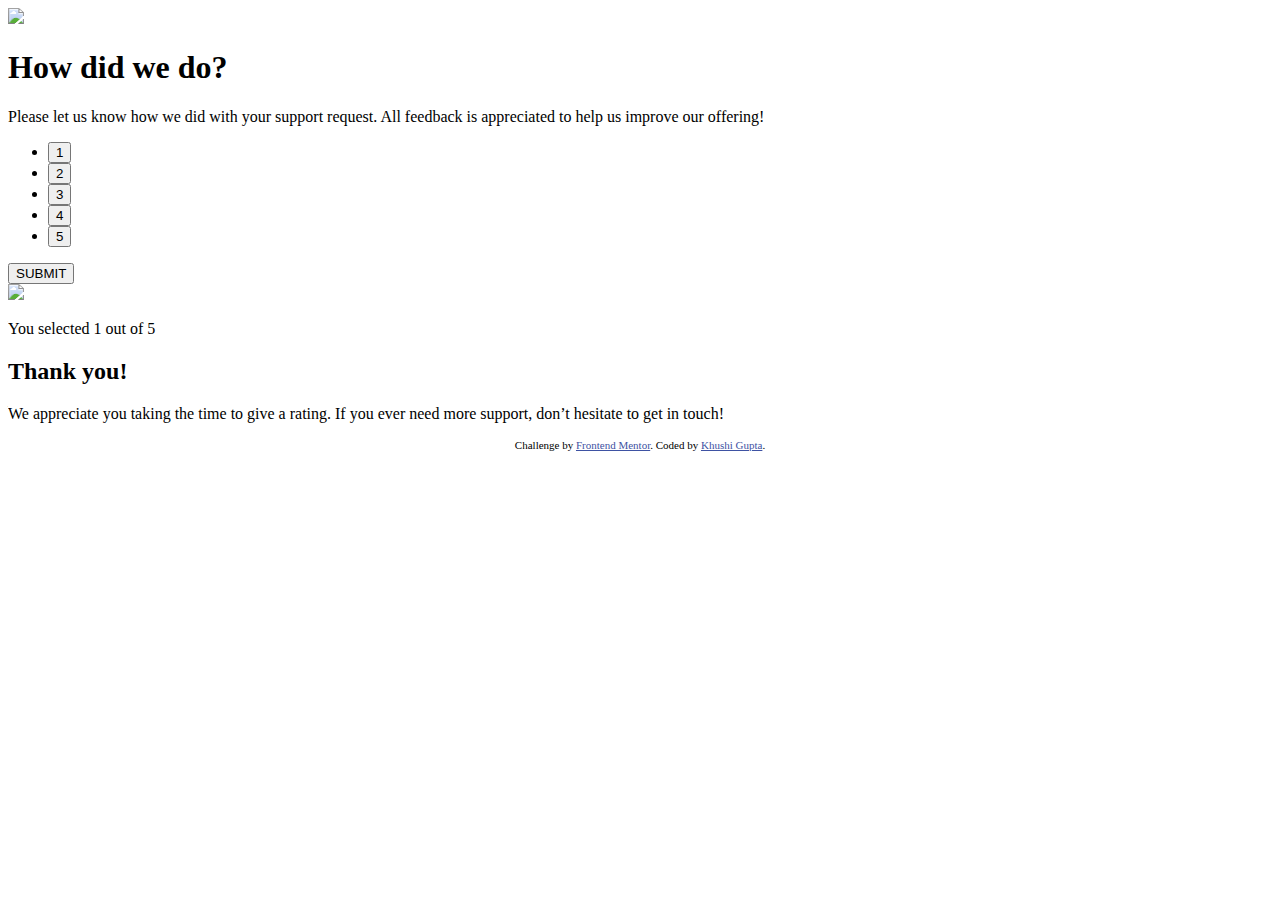
==== nteractive-rating-component/index.html @ 2f7fa0ea "Create index.html" ====
<!DOCTYPE html>
<html lang="en">
<head>
  <meta charset="UTF-8">
  <meta name="viewport" content="width=device-width, initial-scale=1.0"> <!-- displays site properly based on user's device -->

  <link rel="icon" type="image/png" sizes="32x32" href="./images/favicon-32x32.png">
  <link rel="stylesheet" href="style.css">
  <title>Frontend Mentor | Interactive rating component</title>

  <!-- Feel free to remove these styles or customise in your own stylesheet 👍 -->
  <style>
    .attribution { font-size: 11px; text-align: center; }
    .attribution a { color: hsl(228, 45%, 44%); }
  </style>
</head>
<body>
  <!-- Rating state start -->
  <div class="container">
    <img src="./images/icon-star.svg"/>
    <h1>How did we do?</h1>

    <p>
      Please let us know how we did with your support request. All feedback is
      appreciated to help us improve our offering!
    </p>

    <ul>
      <li><button class="btn">1</button></li>
      <li><button class="btn">2</button></li>
      <li><button class="btn">3</button></li>
      <li><button class="btn">4</button></li>
      <li><button class="btn">5</button></li>
    </ul>

    <button class="btn-submit" id="submit-rating">SUBMIT</button>
  </div>

  <!-- Rating state end -->

  <!-- Thank you state start -->
  <div class="thank-you">
    <img src="./images/illustration-thank-you.svg"/>
    <p class="gray">
      You selected <span id="rating">1</span> out of 5
    </p>

    <h2>Thank you!</h2>

    <p>
      We appreciate you taking the time to give a rating. If you ever need
      more support, don’t hesitate to get in touch!
    </p>
  <!-- Thank you state end -->
  </div>
  
  <div class="attribution">
    Challenge by <a href="https://www.frontendmentor.io?ref=challenge" target="_blank">Frontend Mentor</a>. 
    Coded by <a href="#">Khushi Gupta</a>.
  </div>
</body>
</html>
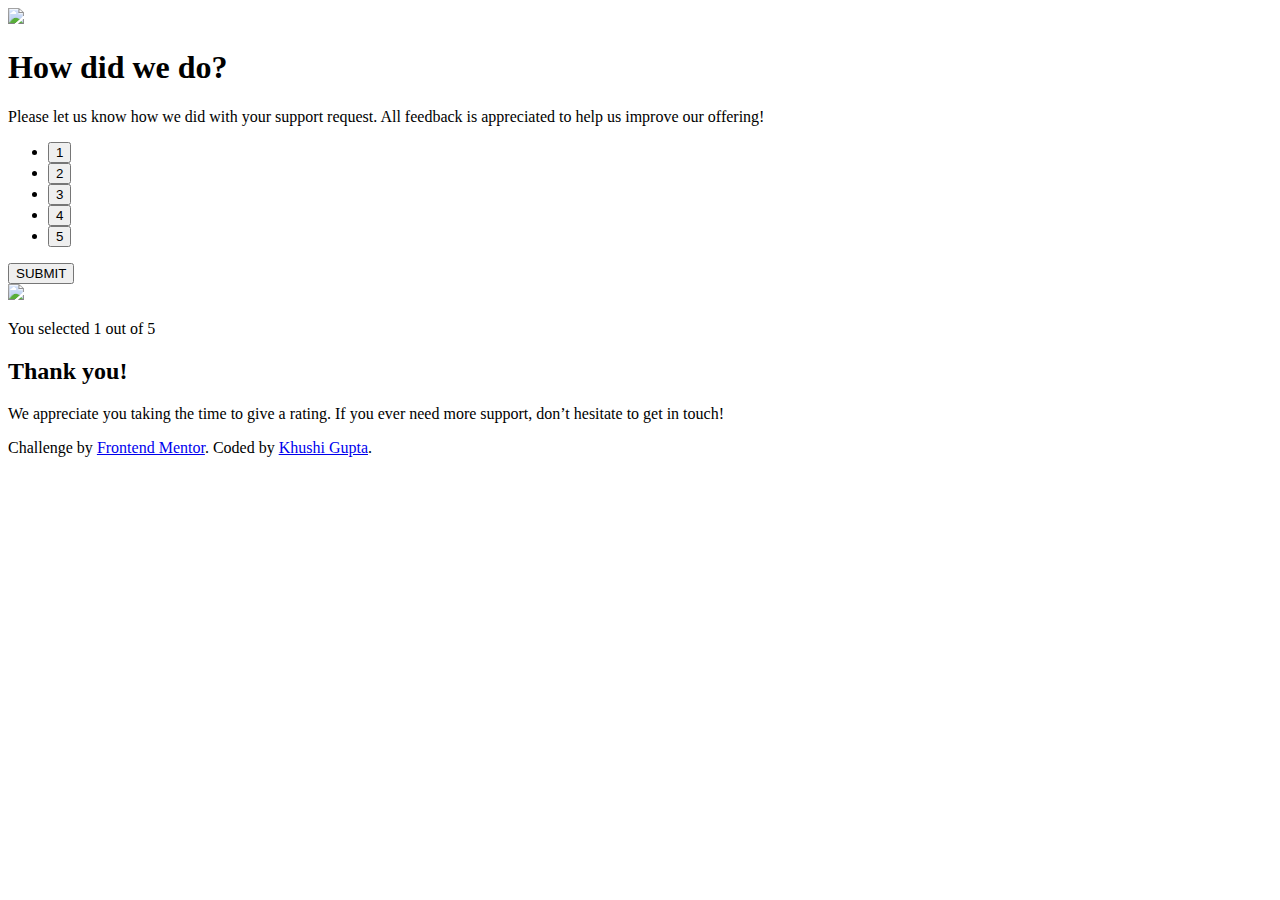
==== commit 7490b261: "index.html" ====
--- a/nteractive-rating-component/index.html
+++ b/nteractive-rating-component/index.html
@@ -7,12 +7,6 @@
   <link rel="icon" type="image/png" sizes="32x32" href="./images/favicon-32x32.png">
   <link rel="stylesheet" href="style.css">
   <title>Frontend Mentor | Interactive rating component</title>
-
-  <!-- Feel free to remove these styles or customise in your own stylesheet 👍 -->
-  <style>
-    .attribution { font-size: 11px; text-align: center; }
-    .attribution a { color: hsl(228, 45%, 44%); }
-  </style>
 </head>
 <body>
   <!-- Rating state start -->
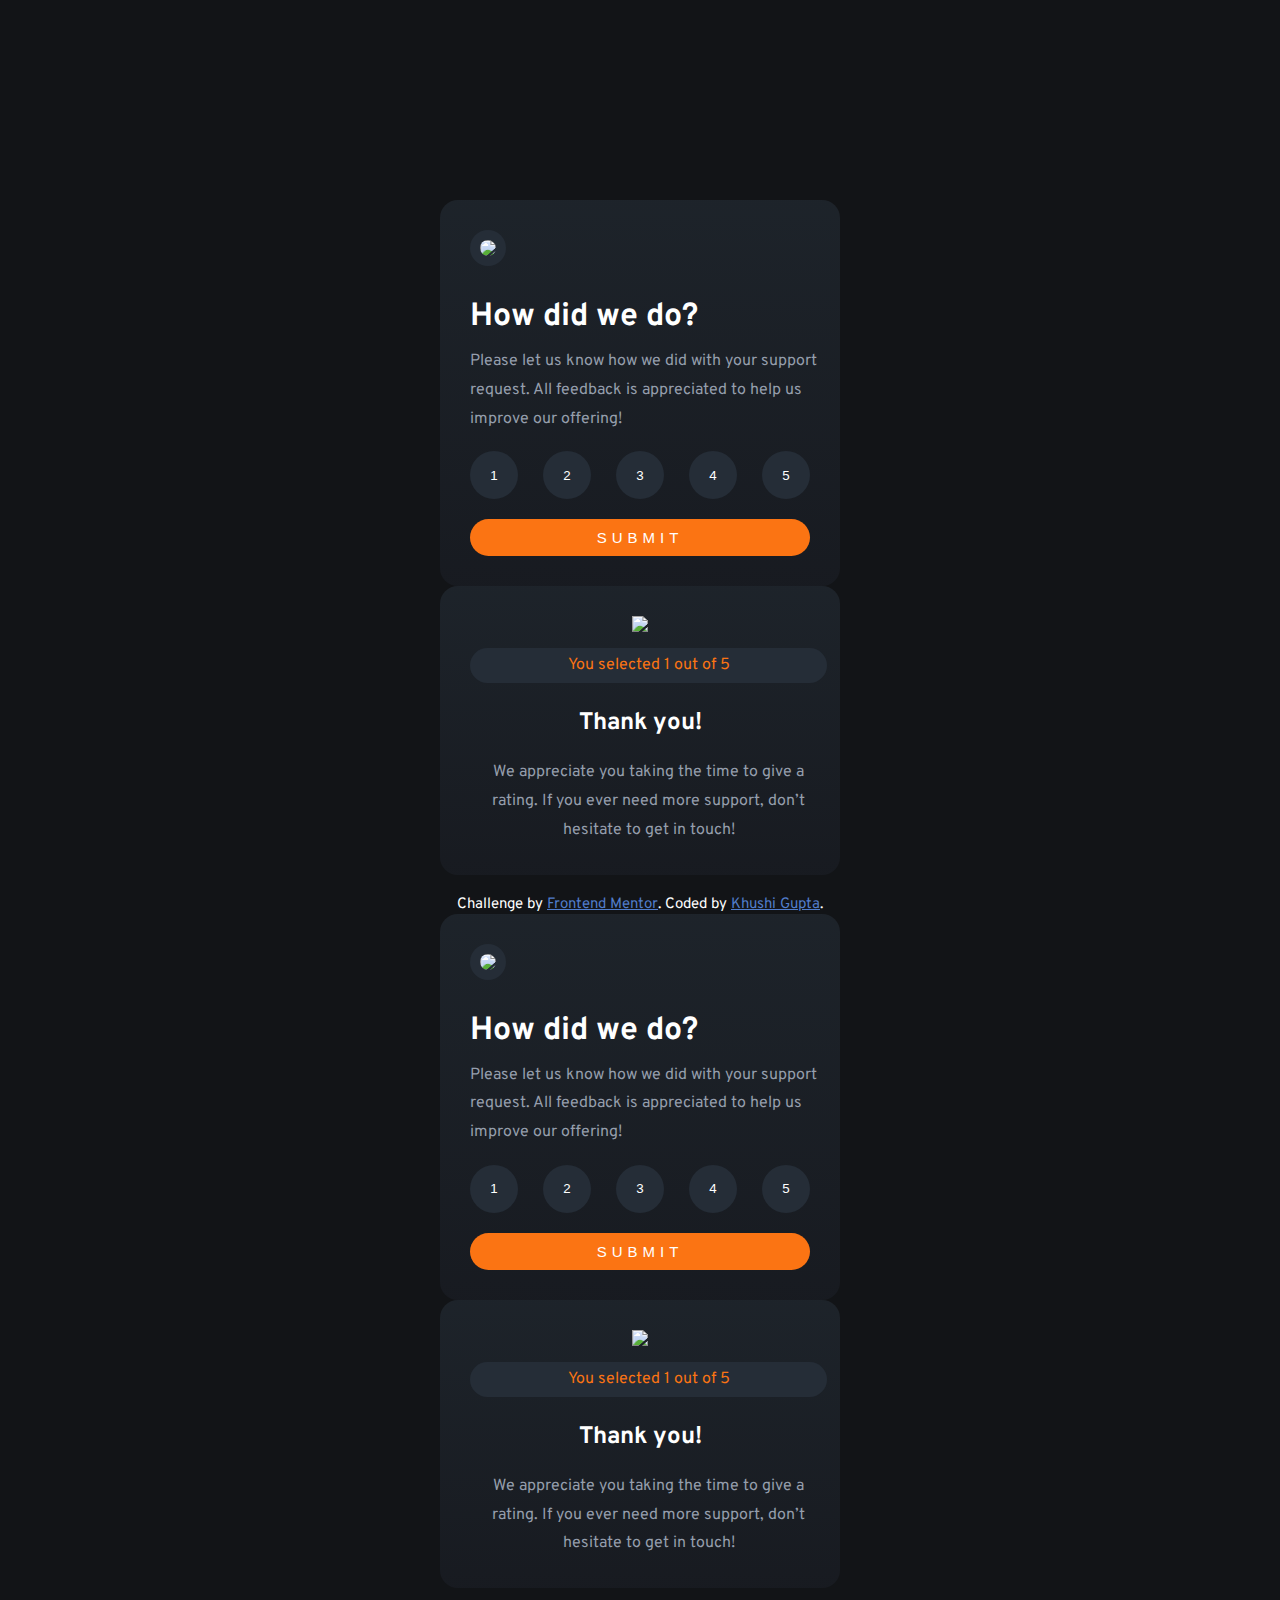
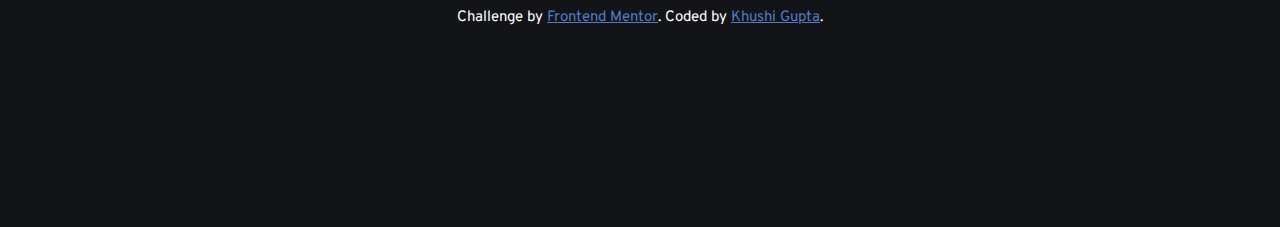
==== commit c01d09d2: "Update index.html" ====
--- a/nteractive-rating-component/index.html
+++ b/nteractive-rating-component/index.html
@@ -1,4 +1,61 @@
 <!DOCTYPE html>
+<html lang="en">
+<head>
+  <meta charset="UTF-8">
+  <meta name="viewport" content="width=device-width, initial-scale=1.0"> <!-- displays site properly based on user's device -->
+
+  <link rel="icon" type="image/png" sizes="32x32" href="./images/favicon-32x32.png">
+  <link rel="stylesheet" href="style.css">
+  <title>Frontend Mentor | Interactive rating component</title>
+</head>
+<body>
+  <!-- Rating state start -->
+  <div class="container">
+    <img src="./images/icon-star.svg"/>
+    <h1>How did we do?</h1>
+
+    <p>
+      Please let us know how we did with your support request. All feedback is
+      appreciated to help us improve our offering!
+    </p>
+
+    <ul>
+      <li><button class="btn">1</button></li>
+      <li><button class="btn">2</button></li>
+      <li><button class="btn">3</button></li>
+      <li><button class="btn">4</button></li>
+      <li><button class="btn">5</button></li>
+    </ul>
+
+    <button class="btn-submit" id="submit-rating">SUBMIT</button>
+  </div>
+
+  <!-- Rating state end -->
+
+  <!-- Thank you state start -->
+  <div class="thank-you">
+    <img src="./images/illustration-thank-you.svg"/>
+    <p class="gray">
+      You selected <span id="rating">1</span> out of 5
+    </p>
+
+    <h2>Thank you!</h2>
+
+    <p>
+      We appreciate you taking the time to give a rating. If you ever need
+      more support, don’t hesitate to get in touch!
+    </p>
+  <!-- Thank you state end -->
+  </div>
+
+  <script src="script.js"></script>
+  
+  <div class="attribution">
+    Challenge by <a href="https://www.frontendmentor.io?ref=challenge" target="_blank">Frontend Mentor</a>. 
+    Coded by <a href="#">Khushi Gupta</a>.
+  </div>
+</body>
+</html><!DOCTYPE html>
 <html lang="en">
 <head>
   <meta charset="UTF-8">
--- a/nteractive-rating-component/style.css
+++ b/nteractive-rating-component/style.css
@@ -0,0 +1,104 @@
+@import url("https://fonts.googleapis.com/css2?family=Overpass:wght@400;700&display=swap");
+* {
+    margin: 0;
+    padding: 0;
+    box-sizing: border-box;
+    list-style: none;
+}
+body{
+    font-family: "Overpass", sans-serif;
+    display: flex;
+    flex-direction: column;
+    align-items: center;
+    justify-content: center;
+    background-color: hsl(216, 12%, 8%);
+    padding: 200px;
+}
+.container{
+    background-image: linear-gradient(to bottom,hsl(212, 18%, 14%),hsl(220, 16%, 11%));
+    padding: 30px;
+    border-radius: 2vh;
+    max-width: 400px;
+}
+.container img {
+    padding: 10px;
+    border-radius: 50%;
+    background-color: hsl(213, 19%, 18%);
+    margin-bottom: 25px;
+} 
+.container h1{
+  color: #fff;
+  margin: 0px 0px 10px;
+}
+p{
+    color: hsl(217, 12%, 63%);
+    line-height: 1.8;
+    width: 105%;
+}
+.container ul {
+    display: flex;
+    align-items: center;
+    justify-content: space-between;
+}
+.container ul li {
+    margin: 18px 0px 20px 0px;
+}
+.btn {
+    background-color: hsl(213, 19%, 18%);
+    width: 3rem;
+    height: 3rem;
+    color: #ffffff;
+    border: none;
+    border-radius: 50%;
+    transition: 0.3s;
+    cursor: pointer;
+}
+.btn:hover {
+    background-color: hsl(217, 12%, 63%);
+}
+.btn-submit {
+    background-color: hsl(25, 97%, 53%);
+    padding: 10px;
+    width: 100%;
+    border: none;
+    border-radius: 30px;
+    letter-spacing: 5px;
+    font-size: 15px;
+    cursor: pointer;
+    color: #fff;
+    transition: 0.3s;
+}
+.btn-submit:hover {
+    background-color: #fff;
+    color: hsl(25, 97%, 53%);
+}
+
+/* THANK YOU */
+.thank-you{
+    background-image: linear-gradient(to bottom,hsl(212, 18%, 14%),hsl(220, 16%, 11%));
+    padding: 30px;
+    text-align: center;
+    border-radius: 2vh;
+    max-width: 400px;
+}
+.gray{
+    background-color: hsl(213, 19%, 18%);
+    color: hsl(25, 97%, 53%);
+    padding: 3px;
+    border-radius: 30px;
+    margin: 10px 0px 25px 0px;
+}
+.thank-you h2{
+    color: #fff;
+    margin: 0px 0px 20px 0px;
+}
+
+/* ATTRIBUTION */
+.attribution{
+    font-size: 15px;
+    color: #fff;
+    margin-top: 20px;
+}
+.attribution a{
+    color: #517dca;
+}
--- a/nteractive-rating-component/style.css
+++ b/nteractive-rating-component/style.css
@@ -0,0 +1,104 @@
+@import url("https://fonts.googleapis.com/css2?family=Overpass:wght@400;700&display=swap");
+* {
+    margin: 0;
+    padding: 0;
+    box-sizing: border-box;
+    list-style: none;
+}
+body{
+    font-family: "Overpass", sans-serif;
+    display: flex;
+    flex-direction: column;
+    align-items: center;
+    justify-content: center;
+    background-color: hsl(216, 12%, 8%);
+    padding: 200px;
+}
+.container{
+    background-image: linear-gradient(to bottom,hsl(212, 18%, 14%),hsl(220, 16%, 11%));
+    padding: 30px;
+    border-radius: 2vh;
+    max-width: 400px;
+}
+.container img {
+    padding: 10px;
+    border-radius: 50%;
+    background-color: hsl(213, 19%, 18%);
+    margin-bottom: 25px;
+} 
+.container h1{
+  color: #fff;
+  margin: 0px 0px 10px;
+}
+p{
+    color: hsl(217, 12%, 63%);
+    line-height: 1.8;
+    width: 105%;
+}
+.container ul {
+    display: flex;
+    align-items: center;
+    justify-content: space-between;
+}
+.container ul li {
+    margin: 18px 0px 20px 0px;
+}
+.btn {
+    background-color: hsl(213, 19%, 18%);
+    width: 3rem;
+    height: 3rem;
+    color: #ffffff;
+    border: none;
+    border-radius: 50%;
+    transition: 0.3s;
+    cursor: pointer;
+}
+.btn:hover {
+    background-color: hsl(217, 12%, 63%);
+}
+.btn-submit {
+    background-color: hsl(25, 97%, 53%);
+    padding: 10px;
+    width: 100%;
+    border: none;
+    border-radius: 30px;
+    letter-spacing: 5px;
+    font-size: 15px;
+    cursor: pointer;
+    color: #fff;
+    transition: 0.3s;
+}
+.btn-submit:hover {
+    background-color: #fff;
+    color: hsl(25, 97%, 53%);
+}
+
+/* THANK YOU */
+.thank-you{
+    background-image: linear-gradient(to bottom,hsl(212, 18%, 14%),hsl(220, 16%, 11%));
+    padding: 30px;
+    text-align: center;
+    border-radius: 2vh;
+    max-width: 400px;
+}
+.gray{
+    background-color: hsl(213, 19%, 18%);
+    color: hsl(25, 97%, 53%);
+    padding: 3px;
+    border-radius: 30px;
+    margin: 10px 0px 25px 0px;
+}
+.thank-you h2{
+    color: #fff;
+    margin: 0px 0px 20px 0px;
+}
+
+/* ATTRIBUTION */
+.attribution{
+    font-size: 15px;
+    color: #fff;
+    margin-top: 20px;
+}
+.attribution a{
+    color: #517dca;
+}
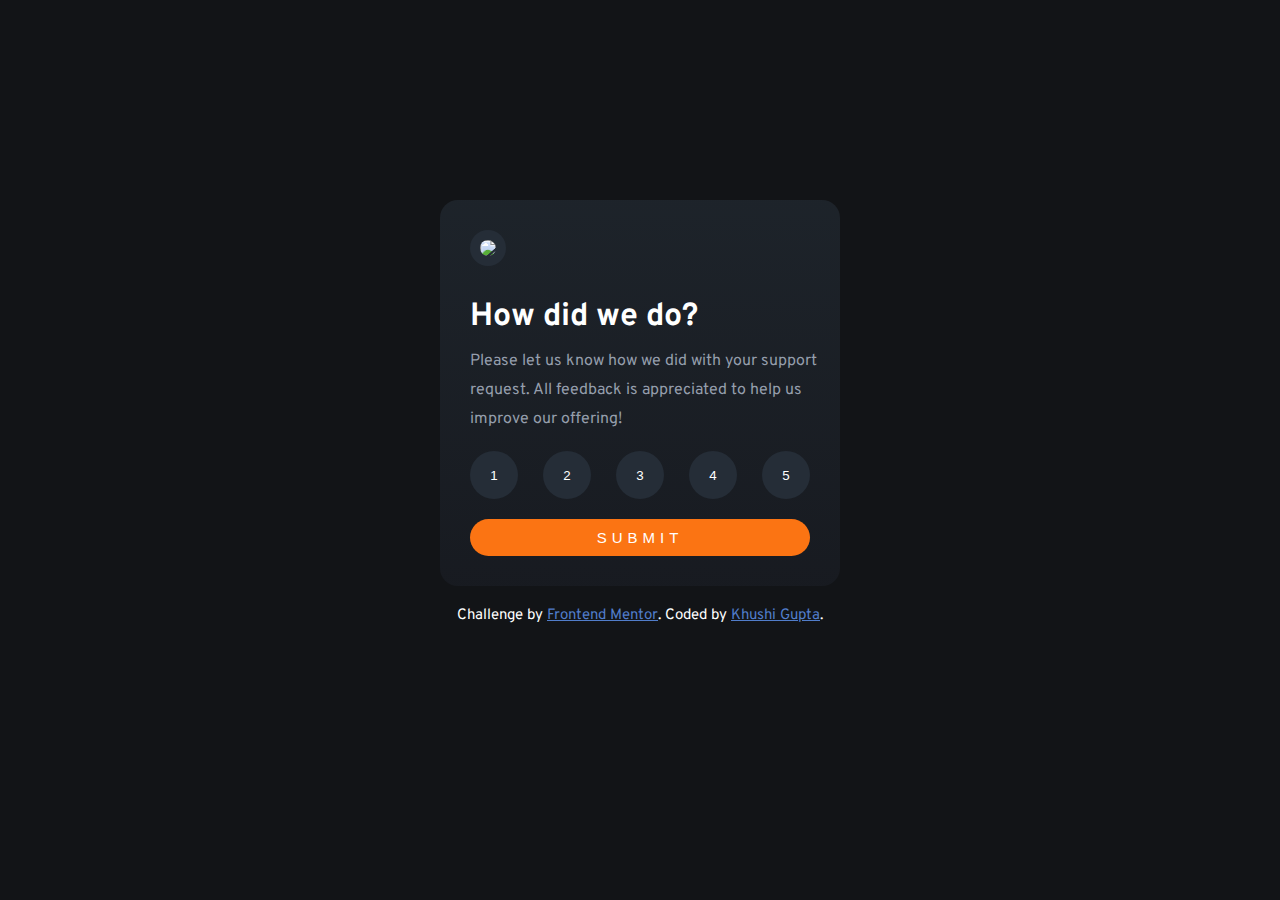
==== commit 92c0b87d: "Update index.html" ====
--- a/nteractive-rating-component/index.html
+++ b/nteractive-rating-component/index.html
@@ -48,62 +48,22 @@
   <!-- Thank you state end -->
   </div>
 
-  <script src="script.js"></script>
-  
-  <div class="attribution">
-    Challenge by <a href="https://www.frontendmentor.io?ref=challenge" target="_blank">Frontend Mentor</a>. 
-    Coded by <a href="#">Khushi Gupta</a>.
-  </div>
-</body>
-</html><!DOCTYPE html>
-<html lang="en">
-<head>
-  <meta charset="UTF-8">
-  <meta name="viewport" content="width=device-width, initial-scale=1.0"> <!-- displays site properly based on user's device -->
+<script>
+  const mainContainer = document.querySelector(".container");
+const thanksContainer = document.querySelector(".thank-you");
+const submitButton = document.querySelector('#submit-rating');
+var actualRating = document.querySelector('#rating');
+var givenRatings = document.querySelectorAll('.btn');
 
-  <link rel="icon" type="image/png" sizes="32x32" href="./images/favicon-32x32.png">
-  <link rel="stylesheet" href="style.css">
-  <title>Frontend Mentor | Interactive rating component</title>
-</head>
-<body>
-  <!-- Rating state start -->
-  <div class="container">
-    <img src="./images/icon-star.svg"/>
-    <h1>How did we do?</h1>
+thanksContainer.style.display = 'none';
+submitButton.addEventListener("click", myFunction);
 
-    <p>
-      Please let us know how we did with your support request. All feedback is
-      appreciated to help us improve our offering!
-    </p>
-
-    <ul>
-      <li><button class="btn">1</button></li>
-      <li><button class="btn">2</button></li>
-      <li><button class="btn">3</button></li>
-      <li><button class="btn">4</button></li>
-      <li><button class="btn">5</button></li>
-    </ul>
-
-    <button class="btn-submit" id="submit-rating">SUBMIT</button>
-  </div>
-
-  <!-- Rating state end -->
-
-  <!-- Thank you state start -->
-  <div class="thank-you">
-    <img src="./images/illustration-thank-you.svg"/>
-    <p class="gray">
-      You selected <span id="rating">1</span> out of 5
-    </p>
-
-    <h2>Thank you!</h2>
-
-    <p>
-      We appreciate you taking the time to give a rating. If you ever need
-      more support, don’t hesitate to get in touch!
-    </p>
-  <!-- Thank you state end -->
-  </div>
+    function myFunction(){
+        mainContainer.style.display = "none";
+        thanksContainer.style.display = "block";
+        actualRating.innerHTML = givenRatings.innerHTML;
+    }
+</script>
   
   <div class="attribution">
     Challenge by <a href="https://www.frontendmentor.io?ref=challenge" target="_blank">Frontend Mentor</a>. 
--- a/nteractive-rating-component/style.css
+++ b/nteractive-rating-component/style.css
@@ -72,6 +72,9 @@
     background-color: #fff;
     color: hsl(25, 97%, 53%);
 }
+.btn:focus {
+    background-color: hsl(25, 97%, 53%);
+}
 
 /* THANK YOU */
 .thank-you{
